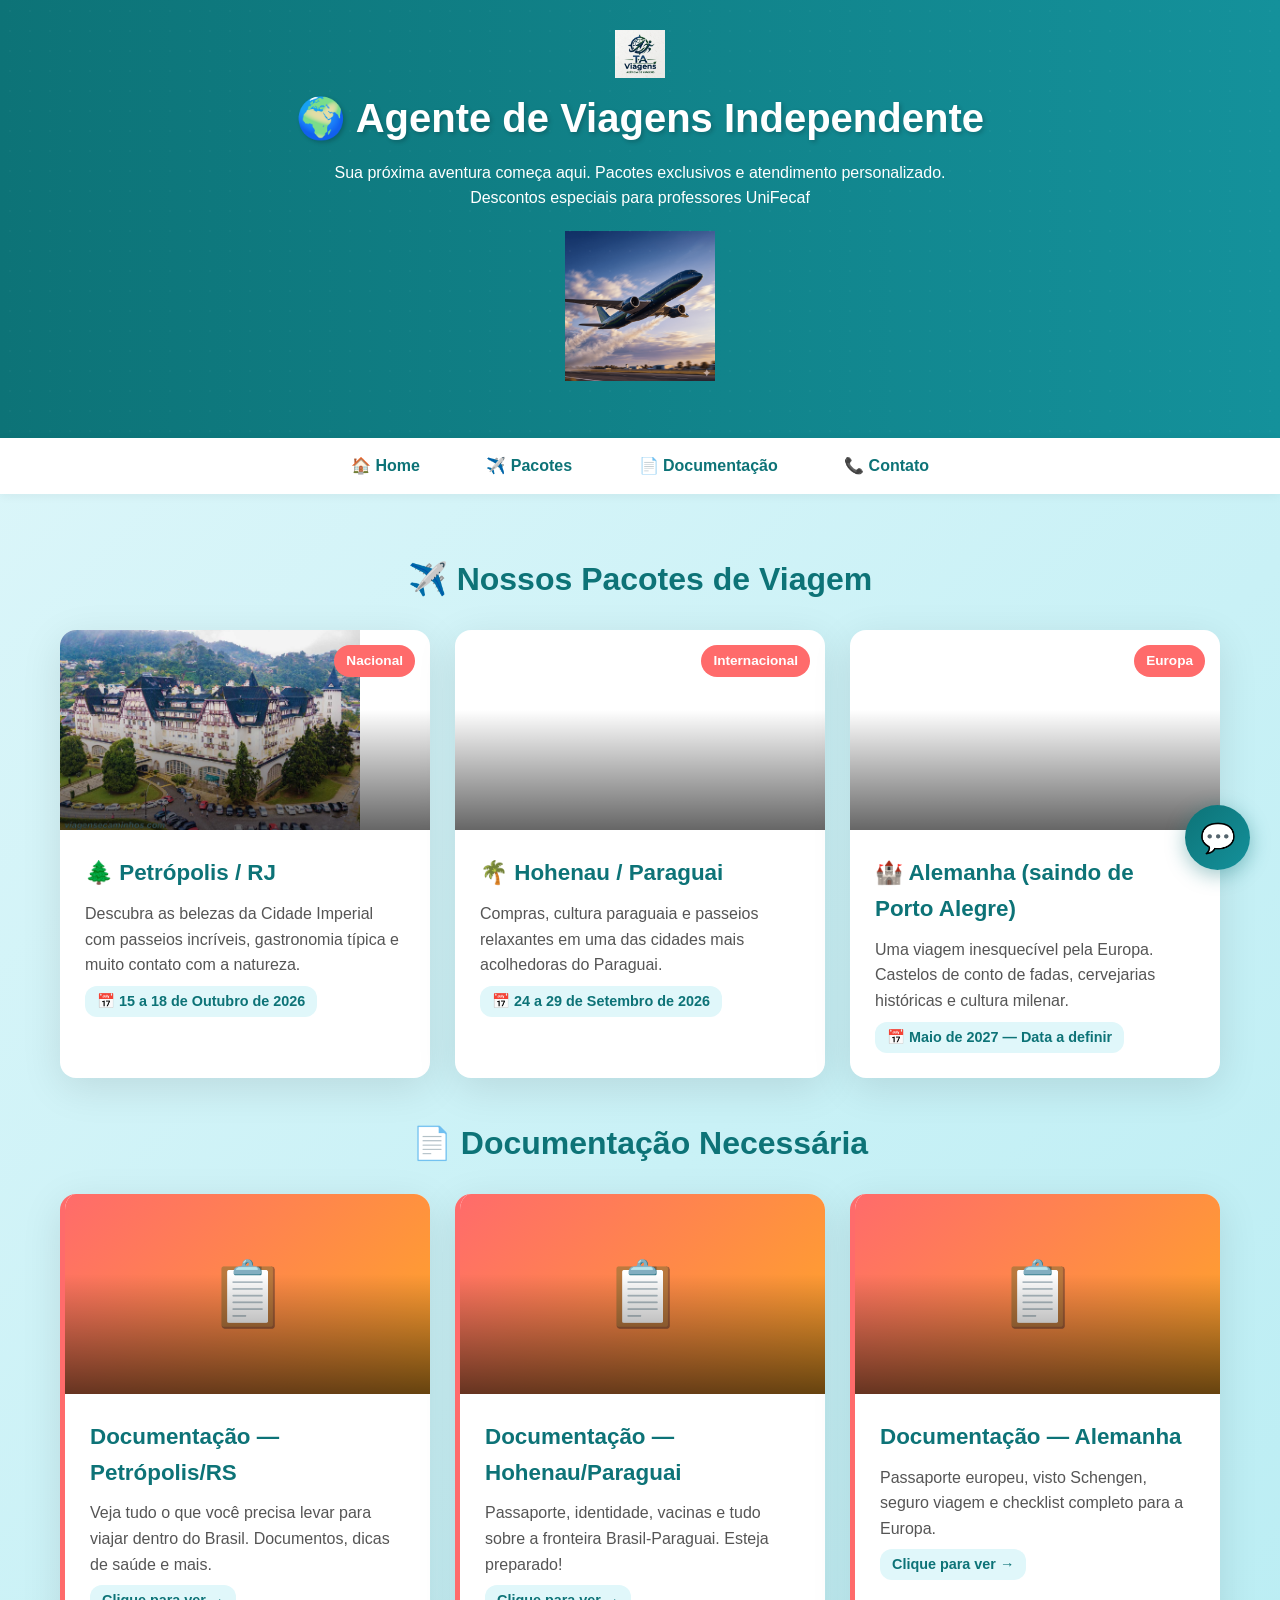
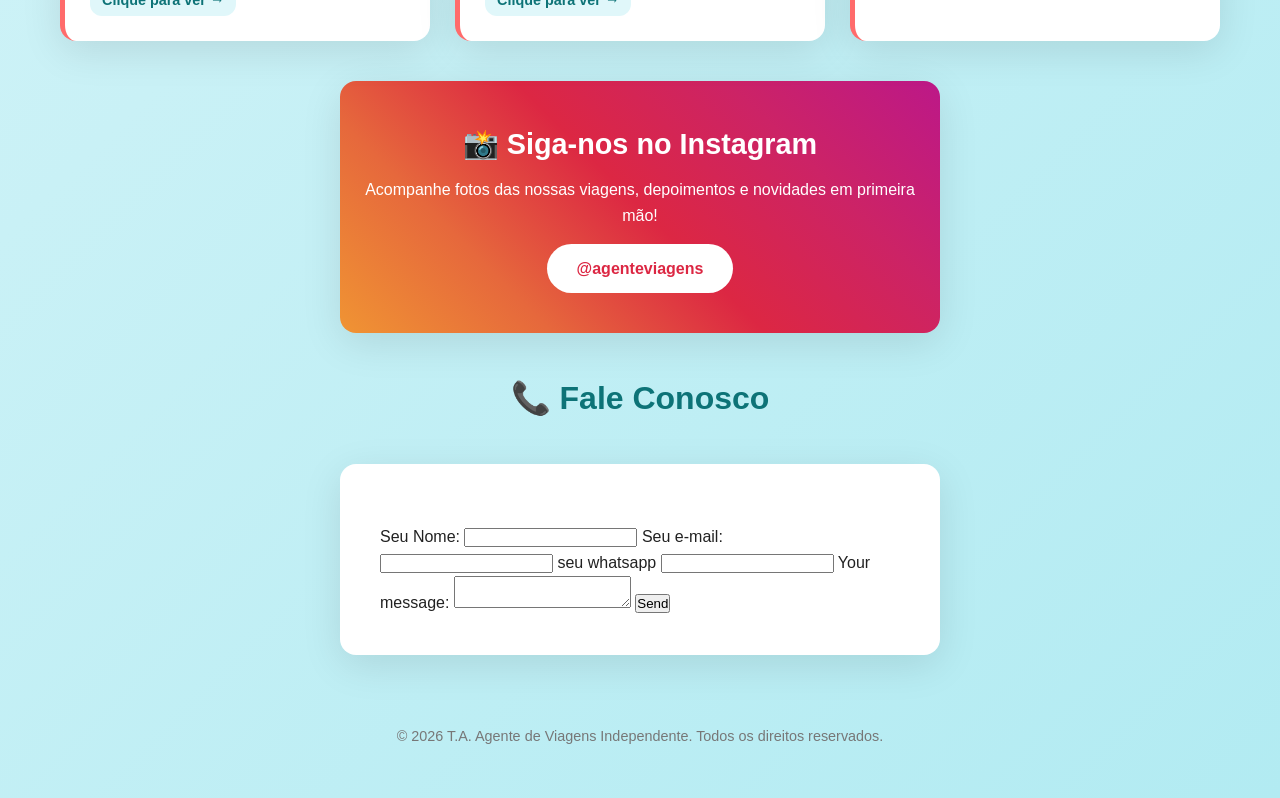
==== index.html @ ca3394b8 "Update index.html" ====
<!DOCTYPE html>
<html lang="pt-BR">
<head>
  <meta charset="UTF-8">
  <meta name="viewport" content="width=device-width, initial-scale=1.0">
  <title>T.A. Agente de viagens</title>
  <link rel="stylesheet" href="style.css">
</head>
<body>

  <header>
    <center><img src="T.A.Viagens.Logo.png" alt="Logo da Agência TA Viagens" width="50"></center> 
    <h1><center>🌍 Agente de Viagens Independente</center></h1>
    <p><center>Sua próxima aventura começa aqui. Pacotes exclusivos e atendimento personalizado.</center></p>
    <p><center>Descontos especiais para professores UniFecaf</center></p>
    
    <div class="container">
    
      <img src="T.A.Viagens.Aviao.png" alt="Aviao decolando com a T.A Viagens" width="150">
  </header>

  <nav>
    <a href="index.html">🏠 Home</a>
    <a href="#pacotes">✈️ Pacotes</a>
    <a href="#documentacao">📄 Documentação</a>
    <a href="#contato">📞 Contato</a>
  </nav>

  <div class="container">

    <!-- PACOTES DE VIAGEM -->
    <h2 class="section-title" id="pacotes">✈️ Nossos Pacotes de Viagem</h2>
    <div class="cards-grid">

      <a href="petropolis.html" class="card" target="_blank">
        <div class="card-img">
          <img src="palacio-quitandinha-petropolis-rj.jpg" alt="Palácio Quitandinha T.A. Viagens" width="300x200">
          <span class="card-badge">Nacional</span>
        </div>
        <div class="card-body">
          <h3>🌲 Petrópolis / RJ</h3>
          <p>Descubra as belezas da Cidade Imperial com passeios incríveis, gastronomia típica e muito contato com a natureza.</p>
          <span class="date">📅 15 a 18 de Outubro de 2026</span>
        </div>
      </a>

      <a href="hohenau.html" class="card" target="_blank">
        <div class="card-img" style="background-image src="Hohenaus.jpg" alt="Hohenau T.A. Viagens" width="300">
          <span class="card-badge">Internacional</span>
        </div>
        <div class="card-body">
          <h3>🌴 Hohenau / Paraguai</h3>
          <p>Compras, cultura paraguaia e passeios relaxantes em uma das cidades mais acolhedoras do Paraguai.</p>
          <span class="date">📅 24 a 29 de Setembro de 2026</span>
        </div>
      </a>

      <a href="alemanha.html" class="card" target="_blank">
        <div class="card-img" style="background-image: <img src="alemanha.jpg" alt="Alemanha T.A. Viagens" width="200">
          <span class="card-badge">Europa</span>
        </div>
        <div class="card-body">
          <h3>🏰 Alemanha (saindo de Porto Alegre)</h3>
          <p>Uma viagem inesquecível pela Europa. Castelos de conto de fadas, cervejarias históricas e cultura milenar.</p>
          <span class="date">📅 Maio de 2027 — Data a definir</span>
        </div>
      </a>

    </div>

    <!-- DOCUMENTAÇÃO -->
    <h2 class="section-title" id="documentacao">📄 Documentação Necessária</h2>
    <div class="cards-grid">

      <a href="docs-petropolis.html" class="card doc-card" target="_blank">
        <div class="card-img">📋</div>
        <div class="card-body">
          <h3>Documentação — Petrópolis/RS</h3>
          <p>Veja tudo o que você precisa levar para viajar dentro do Brasil. Documentos, dicas de saúde e mais.</p>
          <span class="date">Clique para ver →</span>
        </div>
      </a>

      <a href="docs-hohenau.html" class="card doc-card" target="_blank">
        <div class="card-img">📋</div>
        <div class="card-body">
          <h3>Documentação — Hohenau/Paraguai</h3>
          <p>Passaporte, identidade, vacinas e tudo sobre a fronteira Brasil-Paraguai. Esteja preparado!</p>
          <span class="date">Clique para ver →</span>
        </div>
      </a>

      <a href="docs-alemanha.html" class="card doc-card" target="_blank">
        <div class="card-img">📋</div>
        <div class="card-body">
          <h3>Documentação — Alemanha</h3>
          <p>Passaporte europeu, visto Schengen, seguro viagem e checklist completo para a Europa.</p>
          <span class="date">Clique para ver →</span>
        </div>
      </a>

    </div>

    <!-- INSTAGRAM -->
    <div class="instagram-section">
      <h2>📸 Siga-nos no Instagram</h2>
      <p>Acompanhe fotos das nossas viagens, depoimentos e novidades em primeira mão!</p>
      <a href="https://instagram.com/agostini_mp/" target="_blank">@agenteviagens</a>
    </div>

    <!-- FORMULÁRIO DE CONTATO -->
    <h2 class="section-title" id="contato">📞 Fale Conosco</h2>
    <div class="form-section">
      <form id="formContato" onsubmit="enviarContato(event)">
        <div class="form-group">
        </div>
<form
  action="https://formspree.io/f/xjglgndq"
  method="POST"
>
  <label>Seu Nome:
    <input type="nome" name="Nome">
</label>
     <label>
    Seu e-mail:
    <input type="email" name="email">
  </label>
 <label>
   seu whatsapp
   <input type="whatsapp" name="whatsapp">
 </label>
  <label>
    Your message:
    <textarea name="message"></textarea>
  </label>
  <button type="submit">Send</button>
</form>
    </div>
  <footer>
    <p>© 2026 T.A. Agente de Viagens Independente. Todos os direitos reservados.</p>
  </footer>

  <!-- CHAT DE IA -->
  <div class="chat-widget">
    <div class="chat-box" id="chatBox">
      <div class="chat-header">🤖 Assistente de Viagens</div>
      <div class="chat-messages" id="chatMessages"></div>
      <div class="chat-input-area">
        <input type="text" id="chatInput" placeholder="Pergunte sobre roteiro, valores, horários..." onkeypress="if(event.key==='Enter')enviarMensagem()">
        <button onclick="enviarMensagem()">➤</button>
      </div>
    </div>
    <button class="chat-btn" onclick="toggleChat()">💬</button>
  </div>

  <script>
    // Toggle Chat
    function toggleChat() {
      const box = document.getElementById('chatBox');
      box.classList.toggle('active');
      if (box.classList.contains('active') && document.getElementById('chatMessages').children.length === 0) {
        adicionarMensagem('bot', 'Olá! 👋 Sou seu assistente virtual de viagens. Posso te ajudar com:

• 🗺️ Roteiros das viagens
• 💰 Valores e formas de pagamento
• ⏰ Horários de saída e chegada
• 📝 Documentação necessária
• 🏨 Informações sobre hospedagem

Sobre qual viagem você tem dúvidas?');
      }
    }

    function adicionarMensagem(tipo, texto) {
      const div = document.createElement('div');
      div.className = 'message ' + tipo;
      div.innerText = texto;
      document.getElementById('chatMessages').appendChild(div);
      document.getElementById('chatMessages').scrollTop = document.getElementById('chatMessages').scrollHeight;
    }

    function enviarMensagem() {
      const input = document.getElementById('chatInput');
      const texto = input.value.trim();
      if (!texto) return;
      adicionarMensagem('user', texto);
      input.value = '';
      setTimeout(() => responderIA(texto), 600);
    }

    function responderIA(pergunta) {
      const p = pergunta.toLowerCase();
      let resposta = '';

      if (p.includes('petrópolis') || p.includes('petropolis') || p.includes('rs')) {
        if (p.includes('valor') || p.includes('preço') || p.includes('preco') || p.includes('custa') || p.includes('quanto')) {
          resposta = '💰 O pacote para Petrópolis/RS está em fase de fechamento de valores.

O investimento estimado é de R$ 1.890,00 por pessoa (em até 10x no cartão).

Inclui:
• 🚌 Transporte ida e volta
• 🏨 3 noites de hospedagem
• 🍽️ Café da manhã
• 🗺️ Passeios guiados

Entre em contato pelo formulário para garantir sua reserva com condições especiais!';
        } else if (p.includes('horário') || p.includes('horario') || p.includes('hora') || p.includes('sai') || p.includes('chega')) {
          resposta = '⏰ Horários previstos — Petrópolis/RS:

🚌 Saída de Porto Alegre: 15/10 às 07h00
🏨 Check-in hotel: 15/10 às 14h00
🏠 Retorno: 18/10 às 17h00
📍 Chegada em Porto Alegre: 18/10 às 21h00 (previsto)

*Horários podem sofrer pequenos ajustes. Você será informado com antecedência.';
        } else if (p.includes('roteiro') || p.includes('passeio') || p.includes('o que') || p.includes('faz')) {
          resposta = '🗺️ Roteiro — Petrópolis/RS (15 a 18/10/2026):

📅 Dia 15: Saída de POA → Chegada → Check-in → Jantar de boas-vindas
📅 Dia 16: Passeio pela Serra → Cachoeiras → Almoço típico → Tarde livre
📅 Dia 17: City tour Petrópolis → Museu → Vinícola → Jantar especial
📅 Dia 18: Café da manhã → Check-out → Parada em Gramado → Retorno a POA

Tem muita natureza, gastronomia e cultura gaúcha! 🌲';
        } else {
          resposta = '🌲 Petrópolis/RJ — 15 a 18 de Outubro de 2026

Uma viagem incrível pela Cidade Imperial! Saída de Porto Alegre, hospedagem inclusa, passeios guiados e muita natureza.

Pergunte-me sobre:
• 💰 Valores
• ⏰ Horários
• 🗺️ Roteiro completo';
        }
      }
      else if (p.includes('hohenau') || p.includes('paraguai')) {
        if (p.includes('valor') || p.includes('preço') || p.includes('preco') || p.includes('custa') || p.includes('quanto')) {
          resposta = '💰 O pacote para Hohenau/Paraguai está com condição especial!

Investimento: R$ 2.450,00 por pessoa (em até 12x no cartão).

Inclui:
• 🚌 Transporte ida e volta (POA → Hohenau)
• 🏨 5 noites de hospedagem
• 🍽️ Café da manhã
• 🛍️ Tour de compras
• 📶 Guia acompanhante bilíngue

*Valor sujeito à variação do câmbio. Garanta sua vaga!';
        } else if (p.includes('horário') || p.includes('horario') || p.includes('hora') || p.includes('sai') || p.includes('chega')) {
          resposta = '⏰ Horários previstos — Hohenau/Paraguai:

🚌 Saída de Porto Alegre: 24/09 às 06h00
🛂 Parada na fronteira (Ponte da Amizade): ~09h00
🏨 Check-in hotel: 24/09 às 15h00
🏠 Retorno: 29/09 às 08h00
📍 Chegada em Porto Alegre: 29/09 às 18h00 (previsto)

*Horários de fronteira podem variar conforme fila.';
        } else if (p.includes('roteiro') || p.includes('passeio') || p.includes('o que') || p.includes('faz') || p.includes('compra')) {
          resposta = '🗺️ Roteiro — Hohenau/Paraguai (24 a 29/09/2026):

📅 Dia 24: Saída POA → Fronteira → Check-in Hohenau → Jantar de boas-vindas
📅 Dia 25: Tour de compras em Ciudad del Este → Almoço → Tarde livre
📅 Dia 26: Visita a Hohenau histórica → Mercado municipal → Noite cultural
📅 Dia 27: Passeio opcional às Cataratas do Iguaçu (lado Paraguai/Argentina)
📅 Dia 28: Dia livre para compras → Jantar de despedida
📅 Dia 29: Café da manhã → Check-out → Retorno a POA

Ótimo para compras e cultura paraguaia! 🌴';
        } else {
          resposta = '🌴 Hohenau/Paraguai — 24 a 29 de Setembro de 2026

Uma experiência única no Paraguai! Compras, cultura e gastronomia. Saída de Porto Alegre com guia acompanhante.

Pergunte-me sobre:
• 💰 Valores
• ⏰ Horários
• 🗺️ Roteiro completo
• 📋 Documentação';
        }
      }
      else if (p.includes('alemanha') || p.includes('europa') || p.includes('germany')) {
        if (p.includes('valor') || p.includes('preço') || p.includes('preco') || p.includes('custa') || p.includes('quanto')) {
          resposta = '💰 O pacote para a Alemanha ainda está em fase de cotação.

Investimento estimado: € 2.800,00 (aprox. R$ 16.000,00*) por pessoa.

Inclui:
• ✈️ Passagem aérea POA → Frankfurt (com escalas)
• 🏨 10 noites de hospedagem
• 🍽️ Café da manhã diário
• 🚆 Passes de trem (Germany Rail Pass)
• 🗺️ Passeios guiados em Munique, Berlim e Rothenburg
• 🍺 Tour cervejeira em Munique

*Valor estimado. Cotação final será divulgada assim que a data for confirmada (maio/2027). Entre na lista de interessados!';
        } else if (p.includes('data') || p.includes('quando') || p.includes('maio')) {
          resposta = '📅 A viagem para a Alemanha está programada para maio de 2027.

A data exata ainda será definida conforme:
• Melhores tarifas aéreas
• Disponibilidade do grupo
• Eventos locais na Alemanha

📌 Previsão: entre 10 e 20 de maio de 2027

Deixe seu contato no formulário que avisamos assim que a data for confirmada!';
        } else if (p.includes('roteiro') || p.includes('passeio') || p.includes('o que') || p.includes('faz') || p.includes('cidade')) {
          resposta = '🗺️ Roteiro previsto — Alemanha (maio/2027):

✈️ Saída de Porto Alegre → Chegada em Frankfurt

📍 Frankfurt (2 noites): City tour, Römerberg, Museu Städel
📍 Rothenburg ob der Tauber (1 noite): Cidade medieval, Muralhas, Natal o ano todo
📍 Munique (3 noites): Marienplatz, Castelo Neuschwanstein, Tour cervejeira, BMW Museum
📍 Berlim (3 noites): Muro de Berlim, Portão de Brandemburgo, Museu do Holocausto, East Side Gallery
📍 Dresden (1 noite): Centro histórico, Ópera Semper

✈️ Retorno: Dresden → Frankfurt → POA

Uma imersão completa na cultura alemã! 🏰';
        } else {
          resposta = '🏰 Alemanha — Maio de 2027 (saindo de Porto Alegre)

Uma viagem de sonho pela Europa! Frankfurt, Munique, Berlim, Rothenburg e muito mais. Passagem, hospedagem, passeios e guia inclusos.

Pergunte-me sobre:
• 💰 Valores estimados
• 📅 Data prevista
• 🗺️ Roteiro completo
• 📋 Documentação necessária';
        }
      }
      else if (p.includes('documento') || p.includes('documentação') || p.includes('passaporte') || p.includes('identidade') || p.includes('rg') || p.includes('cpf')) {
        resposta = '📋 Documentação por viagem:

🇧🇷 Petrópolis/RS (Nacional):
→ RG com foto válido ou CNH
→ CPF
→ Comprovante de residência

🇵🇾 Hohenau/Paraguai (Fronteira):
→ RG válido (novo modelo com chip) OU Passaporte
→ CPF
→ Comprovante de vacinação (se solicitado na fronteira)

🇩🇪 Alemanha (Europa/Schengen):
→ Passaporte válido (mínimo 6 meses de validade)
→ Visto Schengen (se aplicável)
→ Seguro viagem obrigatório (mínimo €30.000 cobertura)
→ Comprovante de hospedagem e passagem de volta

Clique nos banners de documentação na home para mais detalhes!';
      }
      else if (p.includes('pagamento') || p.includes('parcela') || p.includes('cartão') || p.includes('pix') || p.includes('boleto')) {
        resposta = '💳 Formas de pagamento:

• 💳 Cartão de crédito (até 12x)
• 💠 PIX (à vista com 5% de desconto)
• 📄 Boleto bancário (até 3x)
• 🏦 Transferência bancária

📌 Para reservar, é necessário sinal de 30% do valor total. O restante pode ser parcelado até a data da viagem.

Entre em contato pelo formulário para receber o link de pagamento!';
      }
      else if (p.includes('oi') || p.includes('olá') || p.includes('ola') || p.includes('hey') || p.includes('eai') || p.includes('eae')) {
        resposta = 'Olá! 👋 Bem-vindo! Sou o assistente virtual do Agente de Viagens.

Posso te ajudar com informações sobre nossos pacotes:
• 🌲 Petrópolis/RS (Out/2026)
• 🌴 Hohenau/Paraguai (Set/2026)
• 🏰 Alemanha (Mai/2027)

Sobre qual viagem você gostaria de saber mais? Ou prefere falar sobre valores, roteiro, horários ou documentação?';
      }
      else if (p.includes('contato') || p.includes('telefone') || p.includes('whatsapp') || p.includes('email') || p.includes('falar')) {
        resposta = '📞 Entre em contato conosco:

• 📱 WhatsApp: (51) 98904-2893
• 📧 E-mail: tiagoagosttinni@gmail.com
• 📋 Formulário: preencha na seção "Fale Conosco" aqui no site
• 📸 Instagram: @agostini_mp

Respondemos em até 24h úteis. Para reservas urgentes, chame no WhatsApp!';
      }
      else if (p.includes('hospedagem') || p.includes('hotel') || p.includes('pousada')) {
        resposta = '🏨 Sobre hospedagem:

🌲 Petrópolis/RS: Hotel 3 estrelas no centro, com café da manhã incluso. Quartos duplos e triplos.

🌴 Hohenau/Paraguai: Hotel confortável próximo ao centro comercial, com Wi-Fi e café da manhã.

🏰 Alemanha: Hotéis 3-4 estrelas em cada cidade (Frankfurt, Munique, Berlim), todos com café da manhã continental.

*Possibilidade de upgrade de quarto mediante taxa extra.';
      }
      else {
        resposta = 'Hmm, não tenho certeza se entendi bem. 🤔

Posso te ajudar com:
• 🗺️ Roteiros das viagens
• 💰 Valores e pagamento
• ⏰ Horários de saída e chegada
• 📋 Documentação necessária
• 🏨 Informações sobre hospedagem

Sobre qual desses assuntos você gostaria de falar? Ou me diga o nome da viagem (Petrópolis, Hohenau ou Alemanha)!';
      }

      adicionarMensagem('bot', resposta);
    }

    // Formulário de contato
    function enviarContato(e) {
      e.preventDefault();
      const nome = document.getElementById('nome').value;
      alert('✅ Obrigado, ' + nome + '! Sua mensagem foi enviada com sucesso. Entraremos em contato em até 24h!');
      document.getElementById('formContato').reset();
    }
  </script>

</body>
</html>
---- style.css ----
:root {
  --primary: #0d7377;
  --secondary: #14919b;
  --accent: #ff6b6b;
  --dark: #212121;
  --light: #f8f9fa;
  --white: #ffffff;
  --shadow: 0 10px 40px rgba(0,0,0,0.1);
  --radius: 16px;
}

* { margin: 0; padding: 0; box-sizing: border-box; }

body {
  font-family: 'Segoe UI', Tahoma, Geneva, Verdana, sans-serif;
  background: linear-gradient(135deg, #e0f7fa 0%, #b2ebf2 100%);
  color: var(--dark);
  line-height: 1.6;
  min-height: 100vh;
}

.container { max-width: 1200px; margin: 0 auto; padding: 20px; }

/* Header */
header {
  background: linear-gradient(90deg, var(--primary), var(--secondary));
  color: var(--white);
  padding: 30px 20px;
  text-align: center;
  box-shadow: var(--shadow);
  position: relative;
  overflow: hidden;
}

header::before {
  content: '';
  position: absolute;
  top: -50%; left: -50%;
  width: 200%; height: 200%;
  background: radial-gradient(circle, rgba(255,255,255,0.1) 1px, transparent 1px);
  background-size: 20px 20px;
  opacity: 0.3;
}

header h1 {
  font-size: 2.5rem;
  margin-bottom: 10px;
  position: relative;
  text-shadow: 2px 2px 4px rgba(0,0,0,0.2);
}

header p { font-size: 1.1rem; opacity: 0.95; position: relative; }

/* Navegação */
nav {
  background: var(--white);
  padding: 15px;
  text-align: center;
  box-shadow: 0 2px 10px rgba(0,0,0,0.05);
  position: sticky;
  top: 0;
  z-index: 100;
}

nav a {
  color: var(--primary);
  text-decoration: none;
  margin: 0 15px;
  font-weight: 600;
  padding: 8px 16px;
  border-radius: 20px;
  transition: all 0.3s;
}

nav a:hover {
  background: var(--primary);
  color: var(--white);
}

/* Cards / Banners */
.section-title {
  text-align: center;
  font-size: 2rem;
  color: var(--primary);
  margin: 40px 0 25px;
}

.cards-grid {
  display: grid;
  grid-template-columns: repeat(auto-fit, minmax(320px, 1fr));
  gap: 25px;
  margin-bottom: 40px;
}

.card {
  background: var(--white);
  border-radius: var(--radius);
  overflow: hidden;
  box-shadow: var(--shadow);
  transition: transform 0.3s, box-shadow 0.3s;
  cursor: pointer;
  text-decoration: none;
  color: inherit;
  display: block;
}

.card:hover {
  transform: translateY(-8px);
  box-shadow: 0 20px 50px rgba(0,0,0,0.15);
}

.card-img {
  height: 200px;
  background-size: cover;
  background-position: center;
  position: relative;
}

.card-img::after {
  content: '';
  position: absolute;
  bottom: 0; left: 0; right: 0;
  height: 60%;
  background: linear-gradient(to top, rgba(0,0,0,0.6), transparent);
}

.card-badge {
  position: absolute;
  top: 15px; right: 15px;
  background: var(--accent);
  color: white;
  padding: 5px 12px;
  border-radius: 20px;
  font-size: 0.85rem;
  font-weight: bold;
  z-index: 2;
}

.card-body { padding: 25px; }

.card-body h3 {
  color: var(--primary);
  font-size: 1.4rem;
  margin-bottom: 10px;
}

.card-body p { color: #555; margin-bottom: 8px; }

.card-body .date {
  display: inline-block;
  background: #e0f7fa;
  color: var(--primary);
  padding: 4px 12px;
  border-radius: 12px;
  font-size: 0.9rem;
  font-weight: 600;
}

/* Documentação Cards */
.doc-card {
  border-left: 5px solid var(--accent);
}

.doc-card .card-img {
  background: linear-gradient(135deg, #ff6b6b, #ffa726);
  display: flex;
  align-items: center;
  justify-content: center;
  font-size: 4rem;
  color: white;
}

/* Instagram Section */
.instagram-section {
  text-align: center;
  padding: 40px 20px;
  background: linear-gradient(45deg, #f09433, #e6683c, #dc2743, #cc2366, #bc1888);
  color: white;
  border-radius: var(--radius);
  margin: 40px auto;
  max-width: 600px;
  box-shadow: var(--shadow);
}

.instagram-section h2 { font-size: 1.8rem; margin-bottom: 10px; }

.instagram-section a {
  display: inline-block;
  background: white;
  color: #dc2743;
  padding: 12px 30px;
  border-radius: 30px;
  text-decoration: none;
  font-weight: bold;
  margin-top: 15px;
  transition: transform 0.3s;
}

.instagram-section a:hover { transform: scale(1.05); }

/* Formulário */
.form-section {
  background: var(--white);
  padding: 40px;
  border-radius: var(--radius);
  box-shadow: var(--shadow);
  max-width: 600px;
  margin: 40px auto;
}

.form-group { margin-bottom: 20px; }

.form-group label {
  display: block;
  margin-bottom: 8px;
  font-weight: 600;
  color: var(--primary);
}

.form-group input,
.form-group textarea,
.form-group select {
  width: 100%;
  padding: 12px 15px;
  border: 2px solid #e0e0e0;
  border-radius: 10px;
  font-size: 1rem;
  transition: border-color 0.3s;
}

.form-group input:focus,
.form-group textarea:focus,
.form-group select:focus {
  outline: none;
  border-color: var(--primary);
}

.btn {
  background: linear-gradient(90deg, var(--primary), var(--secondary));
  color: white;
  border: none;
  padding: 14px 35px;
  border-radius: 30px;
  font-size: 1rem;
  font-weight: bold;
  cursor: pointer;
  transition: transform 0.3s, box-shadow 0.3s;
}

.btn:hover {
  transform: translateY(-2px);
  box-shadow: 0 8px 25px rgba(13,115,119,0.4);
}

/* Chat IA */
.chat-widget {
  position: fixed;
  bottom: 30px;
  right: 30px;
  z-index: 1000;
}

.chat-btn {
  width: 65px;
  height: 65px;
  border-radius: 50%;
  background: linear-gradient(135deg, var(--primary), var(--secondary));
  color: white;
  border: none;
  font-size: 1.8rem;
  cursor: pointer;
  box-shadow: 0 5px 20px rgba(13,115,119,0.4);
  transition: transform 0.3s;
}

.chat-btn:hover { transform: scale(1.1); }

.chat-box {
  position: absolute;
  bottom: 80px;
  right: 0;
  width: 360px;
  max-height: 500px;
  background: white;
  border-radius: var(--radius);
  box-shadow: 0 10px 40px rgba(0,0,0,0.2);
  display: none;
  flex-direction: column;
  overflow: hidden;
}

.chat-box.active { display: flex; }

.chat-header {
  background: linear-gradient(90deg, var(--primary), var(--secondary));
  color: white;
  padding: 15px 20px;
  font-weight: bold;
}

.chat-messages {
  flex: 1;
  padding: 15px;
  overflow-y: auto;
  max-height: 350px;
}

.message {
  margin-bottom: 12px;
  padding: 10px 14px;
  border-radius: 14px;
  max-width: 85%;
  font-size: 0.95rem;
  line-height: 1.4;
}

.message.bot {
  background: #e0f7fa;
  color: var(--dark);
  align-self: flex-start;
  border-bottom-left-radius: 4px;
}

.message.user {
  background: var(--primary);
  color: white;
  align-self: flex-end;
  margin-left: auto;
  border-bottom-right-radius: 4px;
}

.chat-input-area {
  display: flex;
  padding: 12px;
  border-top: 1px solid #eee;
  gap: 8px;
}

.chat-input-area input {
  flex: 1;
  padding: 10px 14px;
  border: 2px solid #e0e0e0;
  border-radius: 20px;
  font-size: 0.95rem;
}

.chat-input-area input:focus { outline: none; border-color: var(--primary); }

.chat-input-area button {
  background: var(--primary);
  color: white;
  border: none;
  width: 40px;
  height: 40px;
  border-radius: 50%;
  cursor: pointer;
  font-size: 1.1rem;
}

/* Páginas de detalhes */
.detail-hero {
  height: 350px;
  background-size: cover;
  background-position: center;
  display: flex;
  align-items: flex-end;
  padding: 40px;
  position: relative;
}

.detail-hero::after {
  content: '';
  position: absolute;
  top: 0; left: 0; right: 0; bottom: 0;
  background: linear-gradient(to top, rgba(0,0,0,0.7), transparent);
}

.detail-hero h1 {
  color: white;
  font-size: 2.5rem;
  position: relative;
  z-index: 1;
  text-shadow: 2px 2px 8px rgba(0,0,0,0.5);
}

.detail-content {
  background: white;
  padding: 40px;
  border-radius: var(--radius);
  margin: -40px auto 40px;
  max-width: 900px;
  box-shadow: var(--shadow);
  position: relative;
  z-index: 2;
}

.detail-content h2 {
  color: var(--primary);
  margin: 25px 0 15px;
  font-size: 1.5rem;
}

.detail-content ul {
  margin-left: 25px;
  margin-bottom: 15px;
}

.detail-content li { margin-bottom: 8px; }

.price-tag {
  display: inline-block;
  background: var(--accent);
  color: white;
  padding: 10px 25px;
  border-radius: 25px;
  font-size: 1.3rem;
  font-weight: bold;
  margin: 15px 0;
}

/* Documentação */
.doc-list {
  list-style: none;
  margin-left: 0 !important;
}

.doc-list li {
  background: #f8f9fa;
  padding: 15px 20px;
  border-radius: 10px;
  margin-bottom: 10px;
  border-left: 4px solid var(--secondary);
  display: flex;
  align-items: center;
  gap: 12px;
}

.doc-list li::before {
  content: '📋';
  font-size: 1.3rem;
}

/* Footer */
footer {
  text-align: center;
  padding: 30px;
  color: #777;
  font-size: 0.9rem;
}

/* Responsivo */
@media (max-width: 600px) {
  header h1 { font-size: 1.8rem; }
  .chat-box { width: 90vw; right: -10px; }
  .detail-hero h1 { font-size: 1.8rem; }
  .cards-grid { grid-template-columns: 1fr; }
}
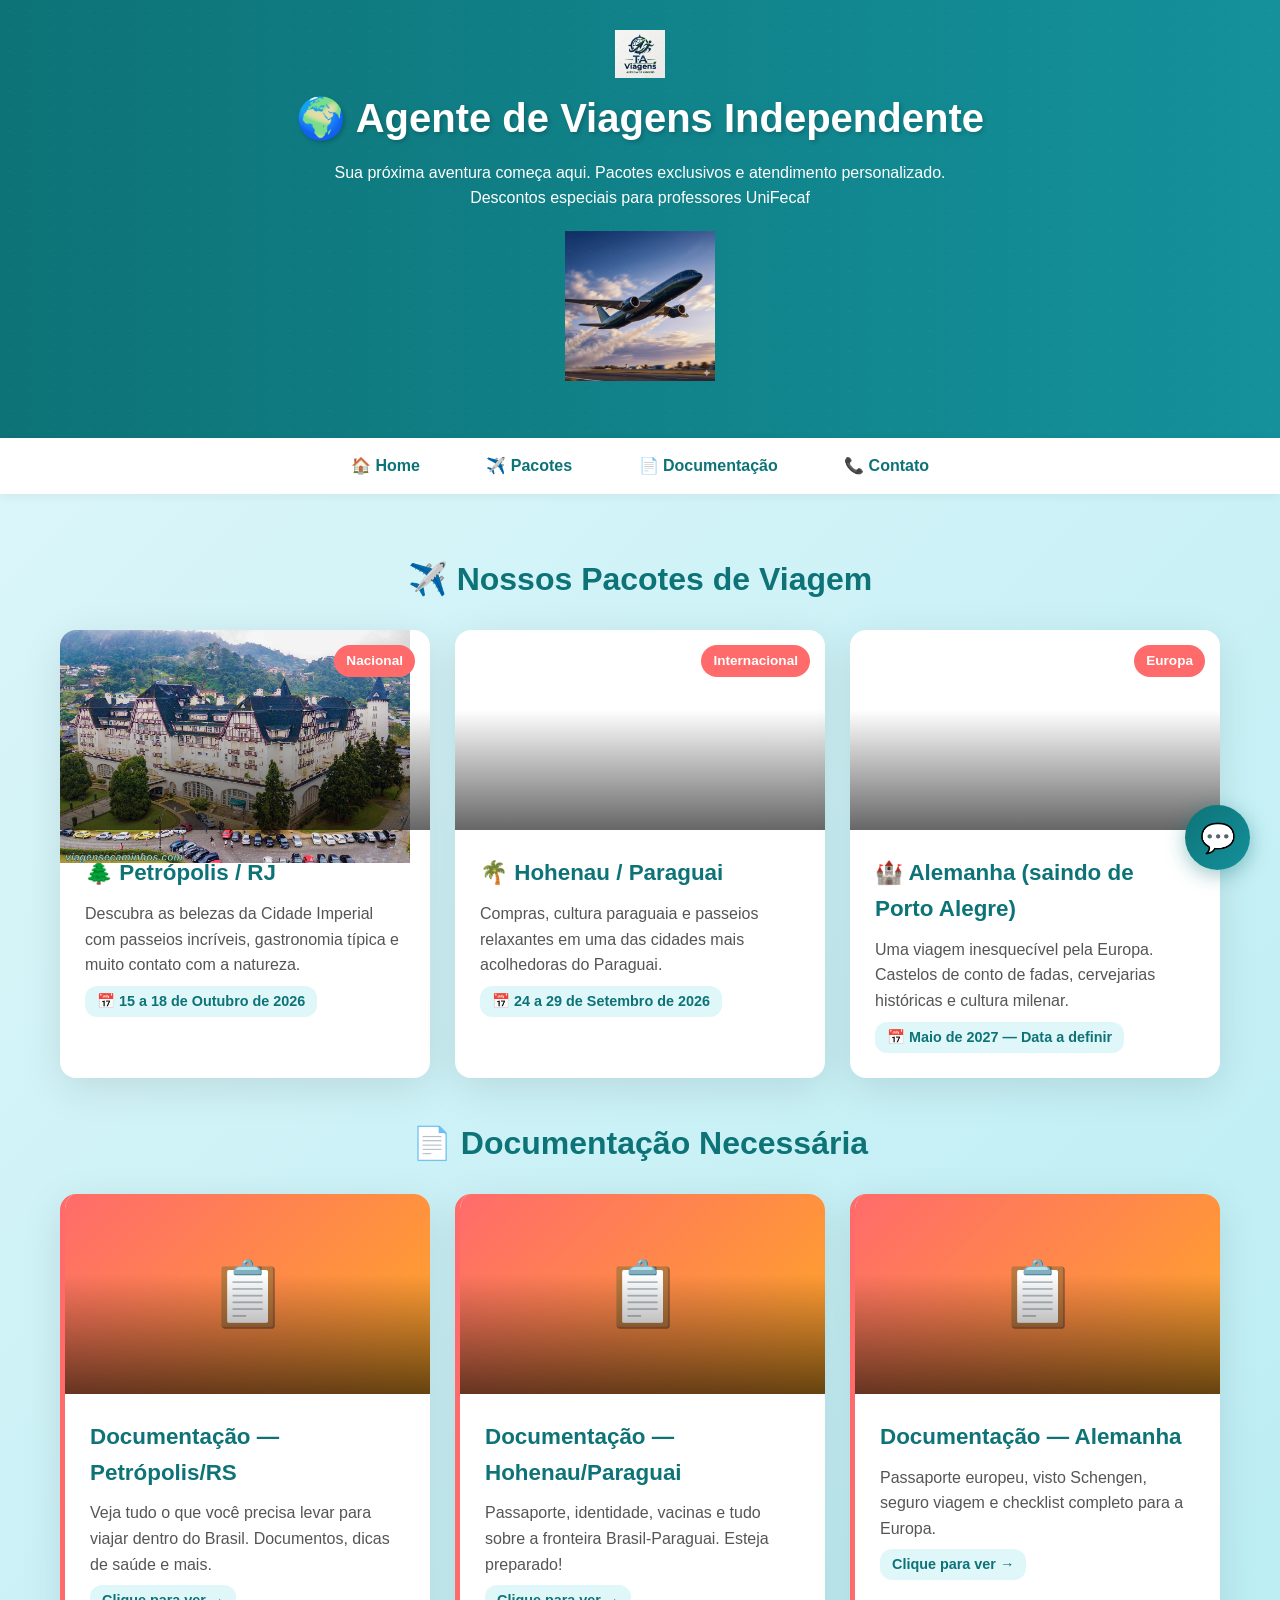
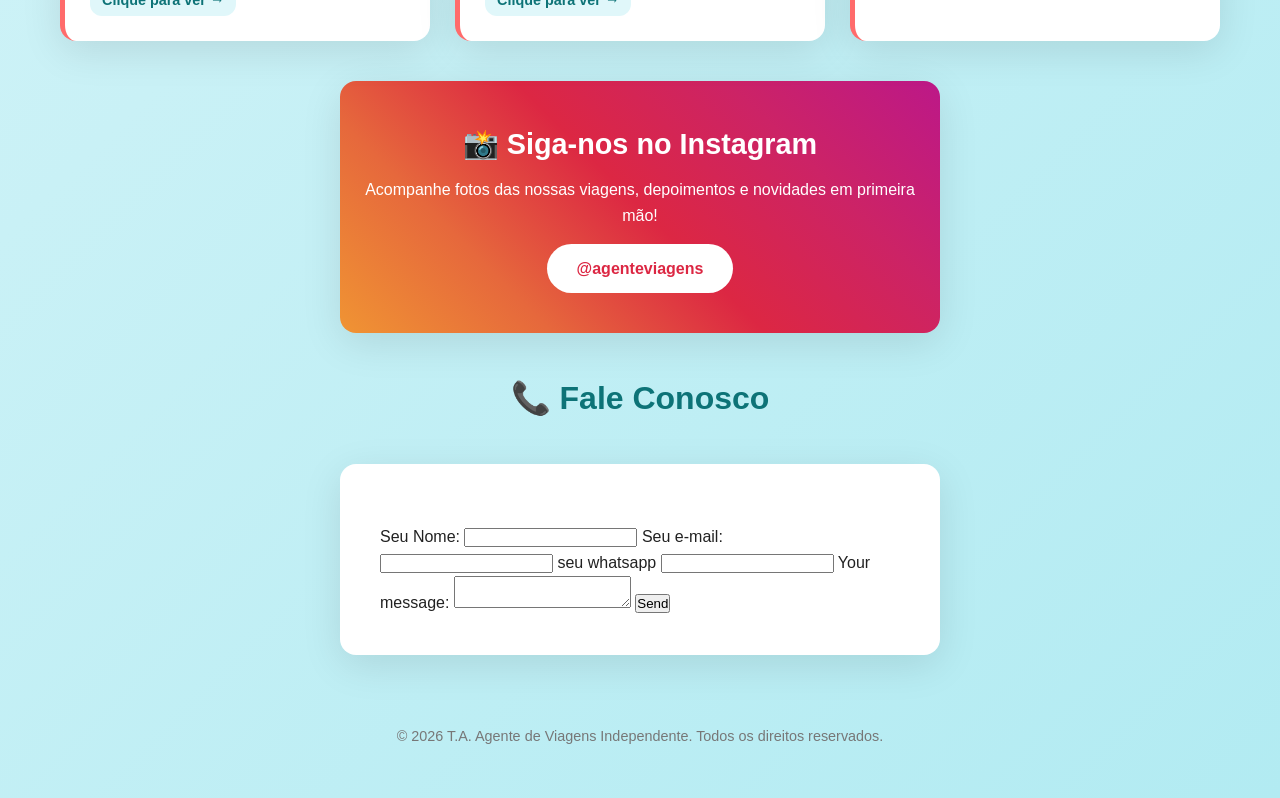
==== commit 1a971566: "Update index.html" ====
--- a/index.html
+++ b/index.html
@@ -34,7 +34,7 @@
 
       <a href="petropolis.html" class="card" target="_blank">
         <div class="card-img">
-          <img src="palacio-quitandinha-petropolis-rj.jpg" alt="Palácio Quitandinha T.A. Viagens" width="300x200">
+          <img src="palacio-quitandinha-petropolis-rj.jpg" alt="Palácio Quitandinha T.A. Viagens" width="350x200">
           <span class="card-badge">Nacional</span>
         </div>
         <div class="card-body">
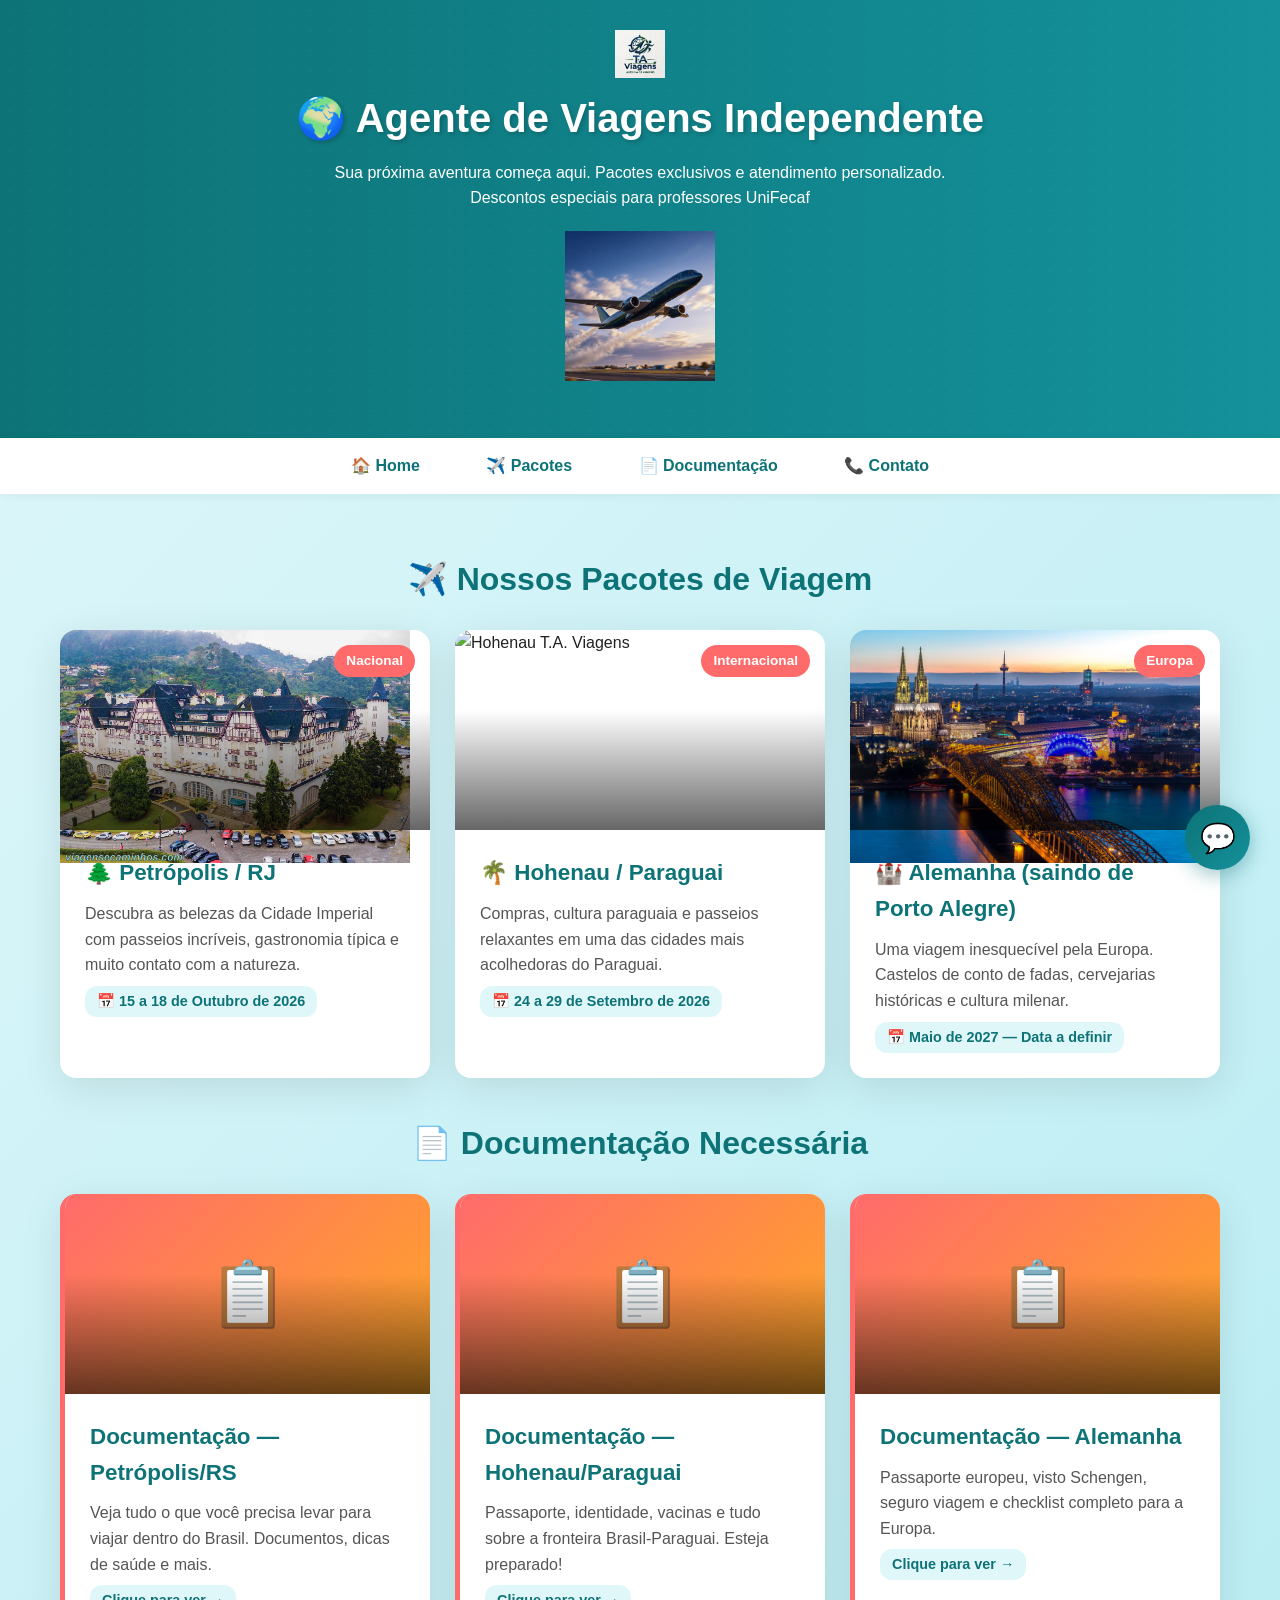
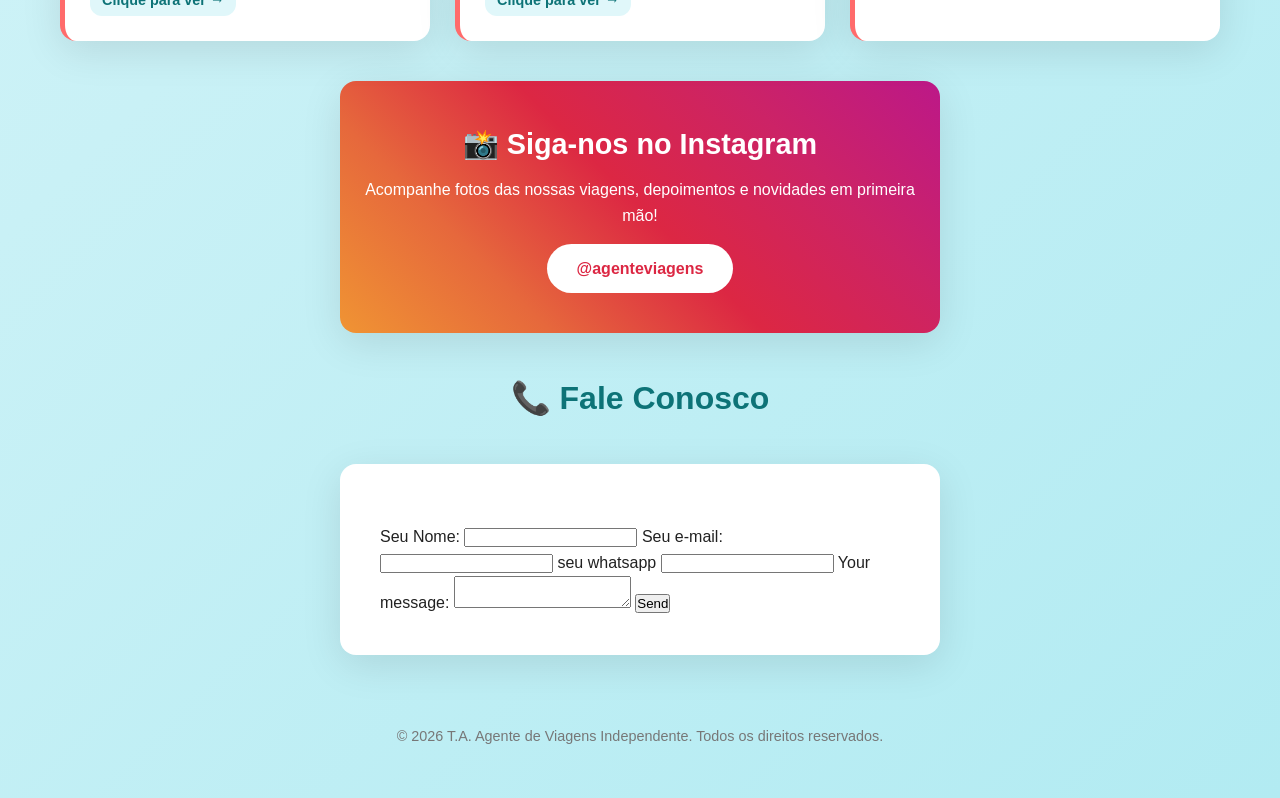
==== commit c08541e1: "Update index.html" ====
--- a/index.html
+++ b/index.html
@@ -45,7 +45,9 @@
       </a>
 
       <a href="hohenau.html" class="card" target="_blank">
-        <div class="card-img" style="background-image src="Hohenaus.jpg" alt="Hohenau T.A. Viagens" width="300">
+        <div class="card-img">
+          
+          <img src="Hohenaus.jpg" alt="Hohenau T.A. Viagens" width="350x200">
           <span class="card-badge">Internacional</span>
         </div>
         <div class="card-body">
@@ -56,7 +58,9 @@
       </a>
 
       <a href="alemanha.html" class="card" target="_blank">
-        <div class="card-img" style="background-image: <img src="alemanha.jpg" alt="Alemanha T.A. Viagens" width="200">
+        <div class="card-img"> 
+          
+          <img src="alemanha.jpg" alt="Alemanha T.A.Viagens" width="350x200">
           <span class="card-badge">Europa</span>
         </div>
         <div class="card-body">
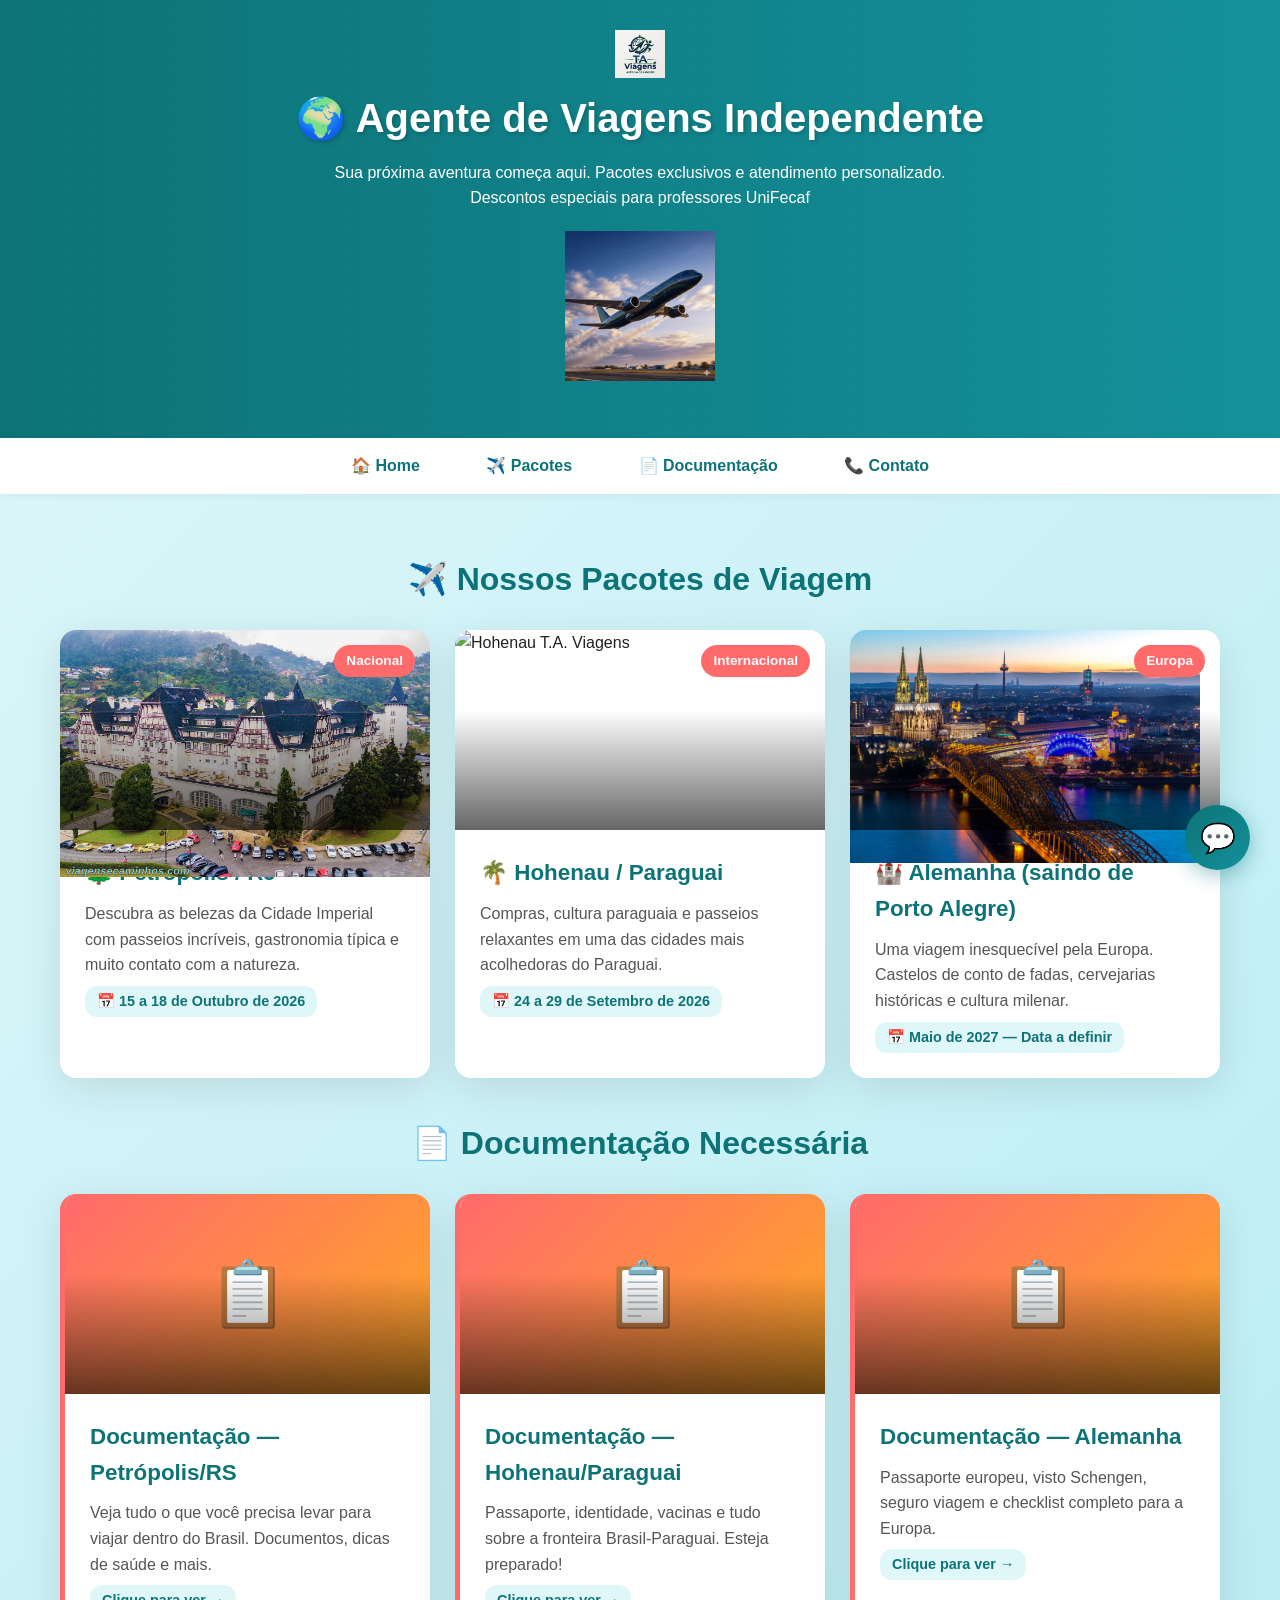
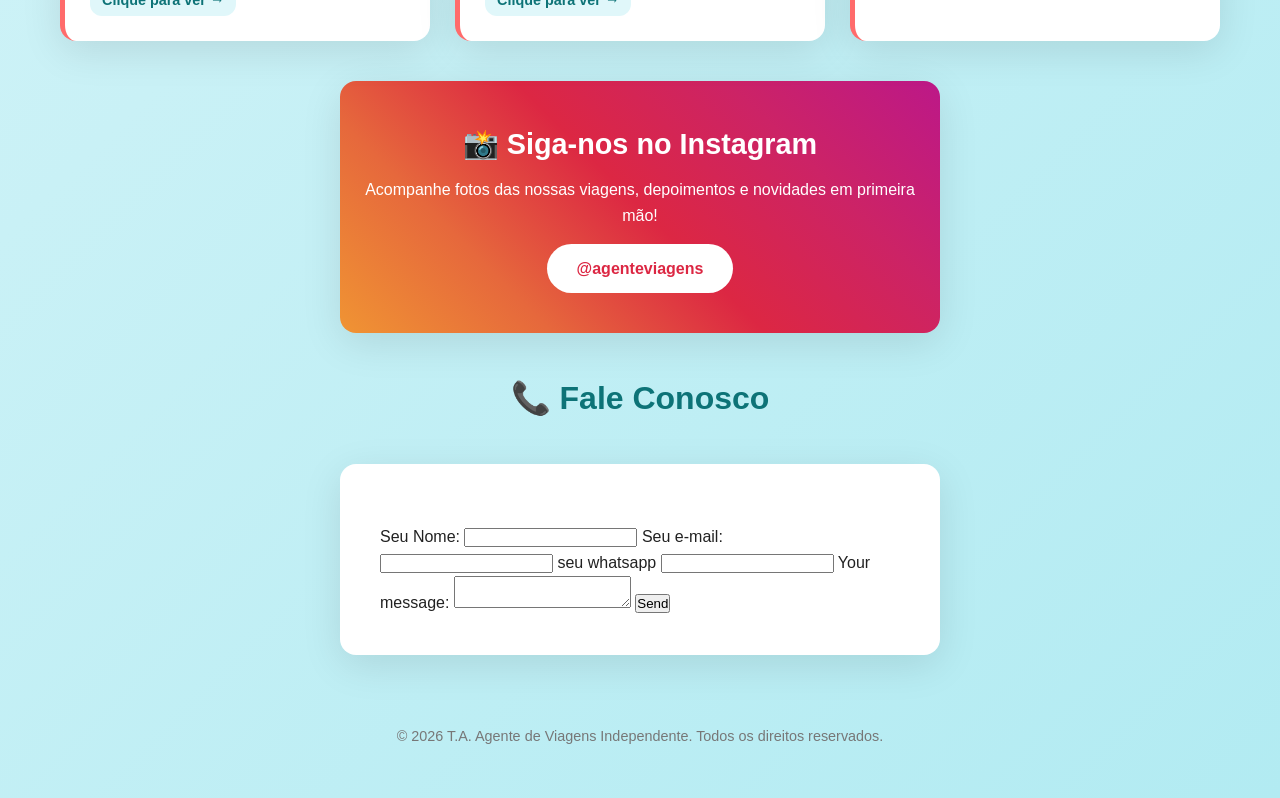
==== commit 52d114f2: "Update index.html" ====
--- a/index.html
+++ b/index.html
@@ -34,7 +34,7 @@
 
       <a href="petropolis.html" class="card" target="_blank">
         <div class="card-img">
-          <img src="palacio-quitandinha-petropolis-rj.jpg" alt="Palácio Quitandinha T.A. Viagens" width="350x200">
+          <img src="palacio-quitandinha-petropolis-rj.jpg" alt="Palácio Quitandinha T.A. Viagens" width="370x100">
           <span class="card-badge">Nacional</span>
         </div>
         <div class="card-body">
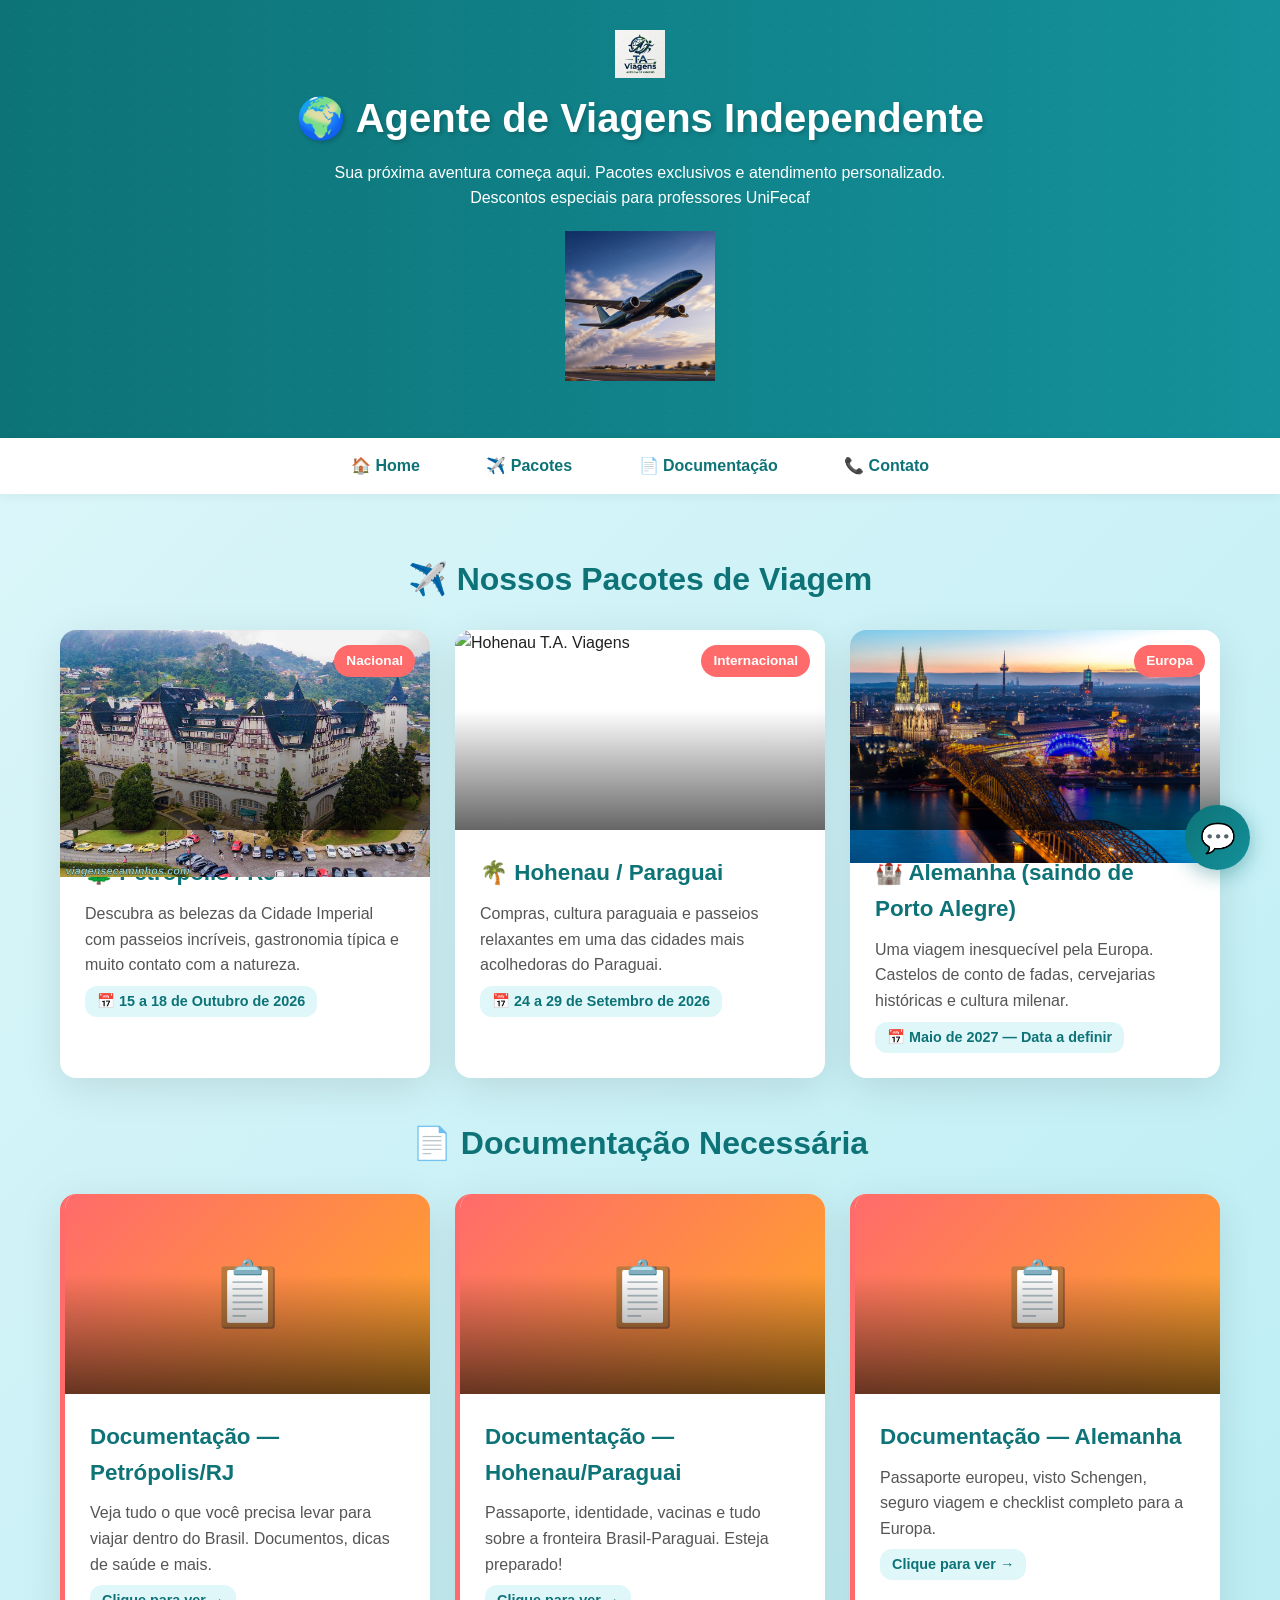
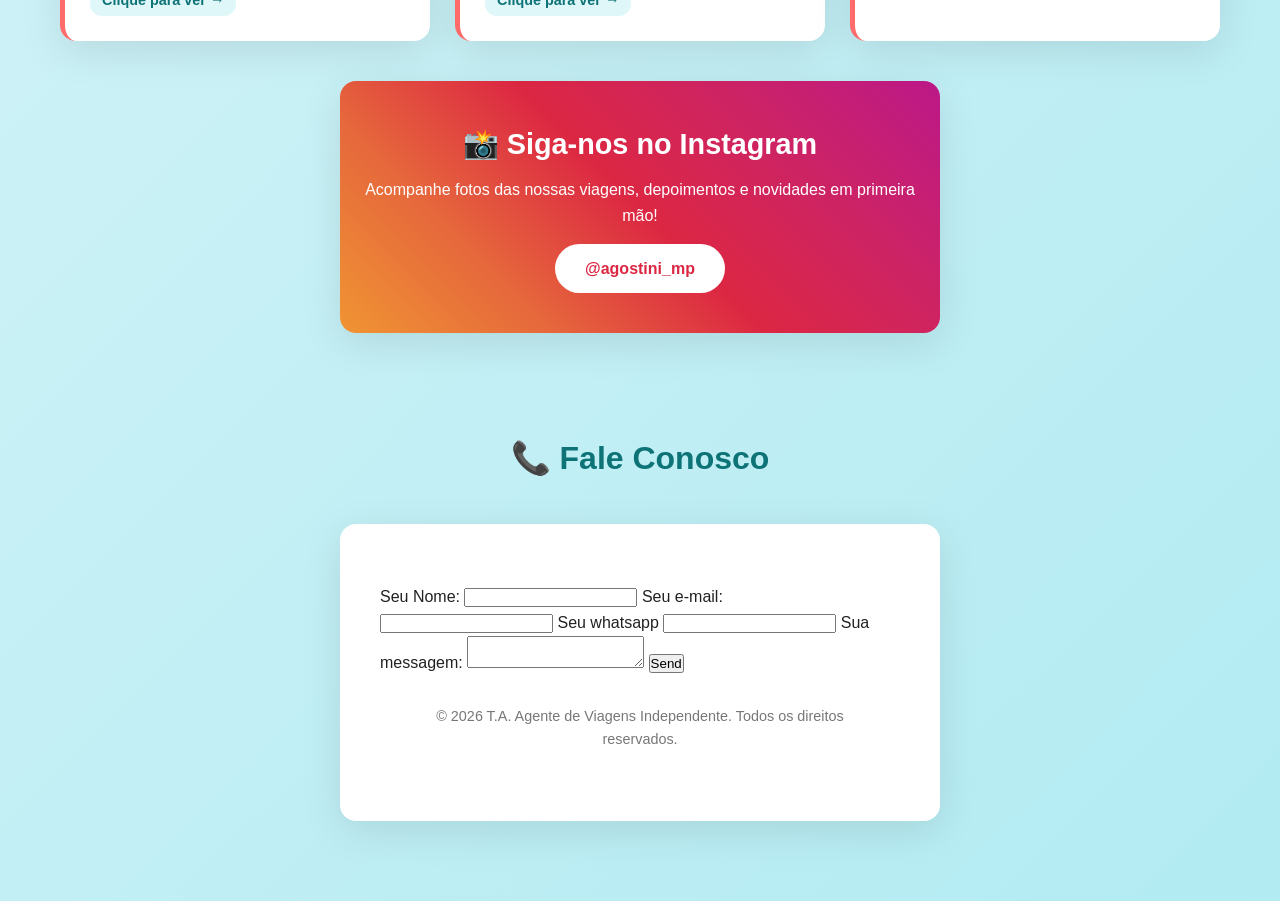
==== commit a871c53f: "Update index.html" ====
--- a/index.html
+++ b/index.html
@@ -79,7 +79,7 @@
       <a href="docs-petropolis.html" class="card doc-card" target="_blank">
         <div class="card-img">📋</div>
         <div class="card-body">
-          <h3>Documentação — Petrópolis/RS</h3>
+          <h3>Documentação — Petrópolis/RJ</h3>
           <p>Veja tudo o que você precisa levar para viajar dentro do Brasil. Documentos, dicas de saúde e mais.</p>
           <span class="date">Clique para ver →</span>
         </div>
@@ -109,37 +109,44 @@
     <div class="instagram-section">
       <h2>📸 Siga-nos no Instagram</h2>
       <p>Acompanhe fotos das nossas viagens, depoimentos e novidades em primeira mão!</p>
-      <a href="https://instagram.com/agostini_mp/" target="_blank">@agenteviagens</a>
+      <a href="https://instagram.com/agostini_mp/" target="_blank">@agostini_mp</a>
     </div>
 
     <!-- FORMULÁRIO DE CONTATO -->
+    <div class="container">
     <h2 class="section-title" id="contato">📞 Fale Conosco</h2>
     <div class="form-section">
       <form id="formContato" onsubmit="enviarContato(event)">
         <div class="form-group">
         </div>
-<form
-  action="https://formspree.io/f/xjglgndq"
-  method="POST"
->
-  <label>Seu Nome:
+      
+<form action="https://formspree.io/f/xjglgndq"
+  method="POST">
+  <div>
+  <label> 
+   Seu Nome:
     <input type="nome" name="Nome">
-</label>
-     <label>
-    Seu e-mail:
+  </label>
+  
+  <label>
+   Seu e-mail:
     <input type="email" name="email">
   </label>
- <label>
-   seu whatsapp
+ 
+  <label>
+  Seu whatsapp
    <input type="whatsapp" name="whatsapp">
  </label>
+  
   <label>
-    Your message:
+  Sua messagem:
     <textarea name="message"></textarea>
   </label>
+  
   <button type="submit">Send</button>
 </form>
-    </div>
+  </div>
+      
   <footer>
     <p>© 2026 T.A. Agente de Viagens Independente. Todos os direitos reservados.</p>
   </footer>
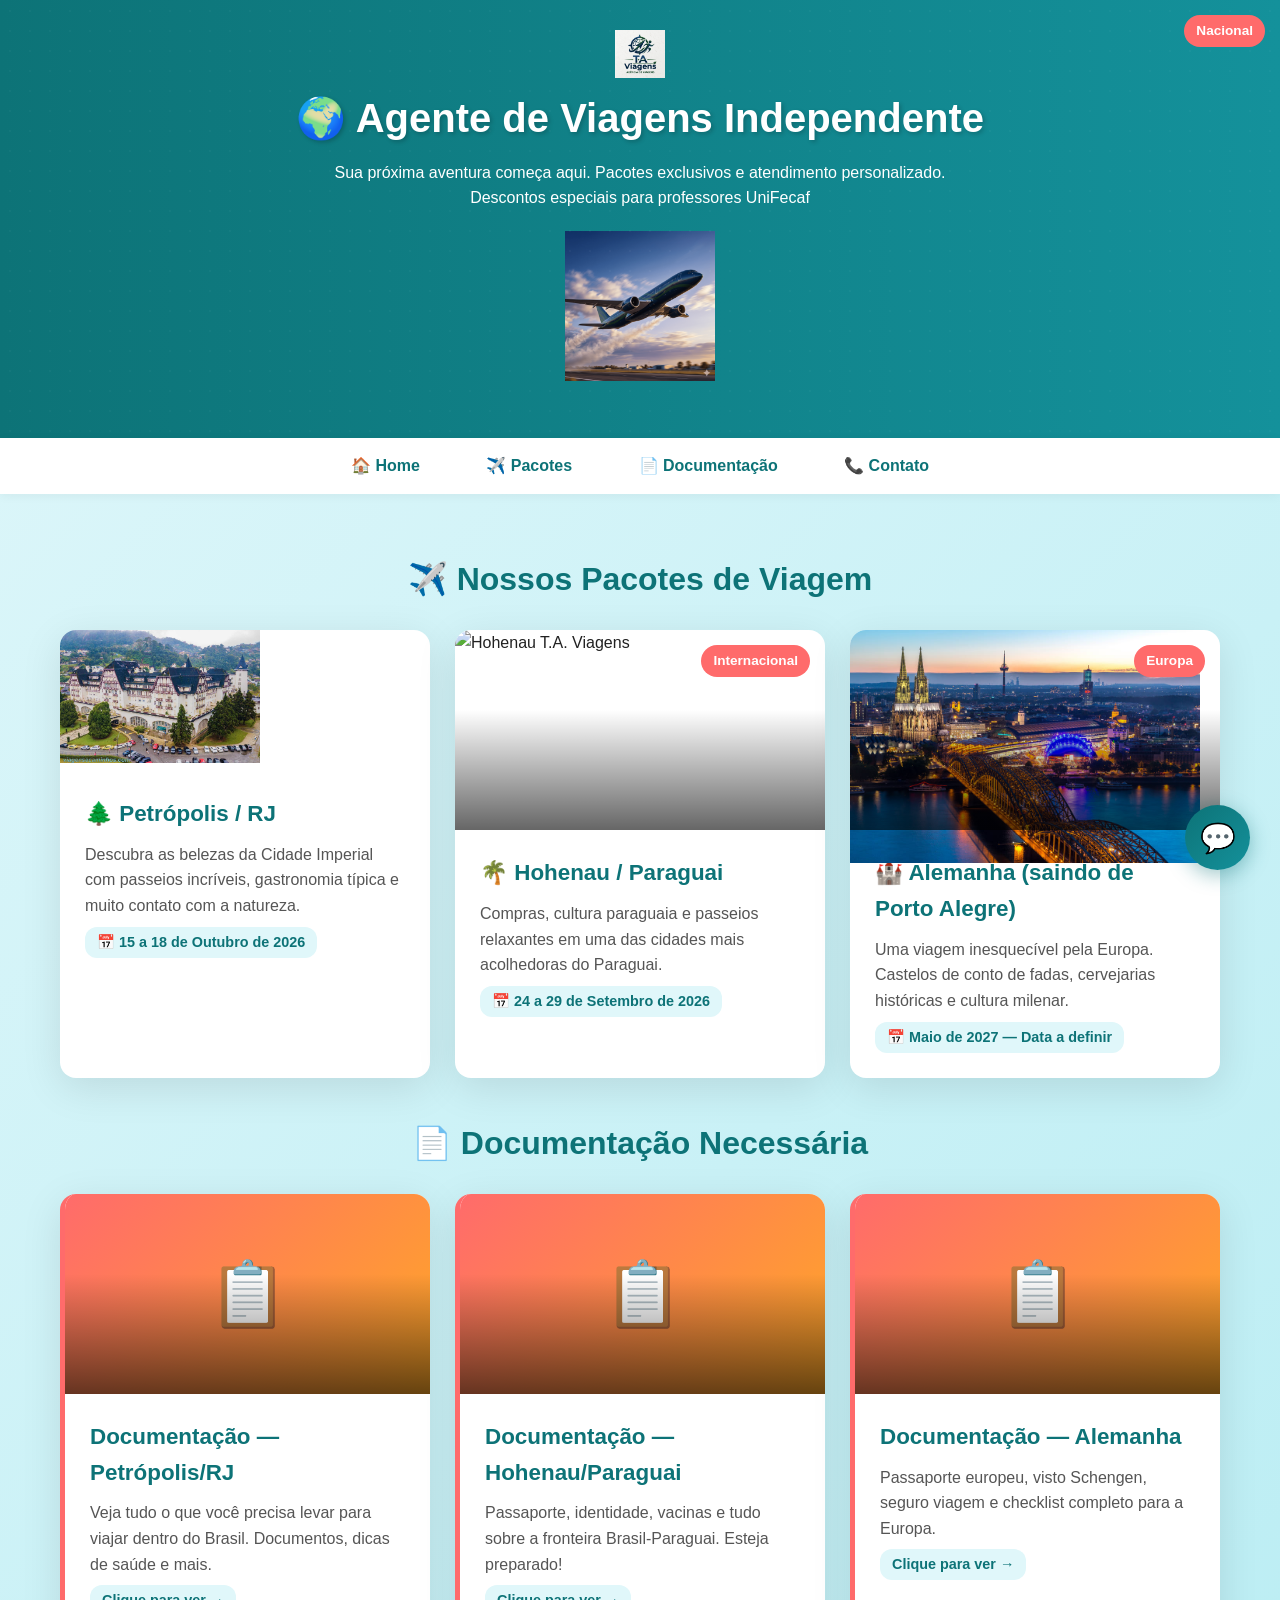
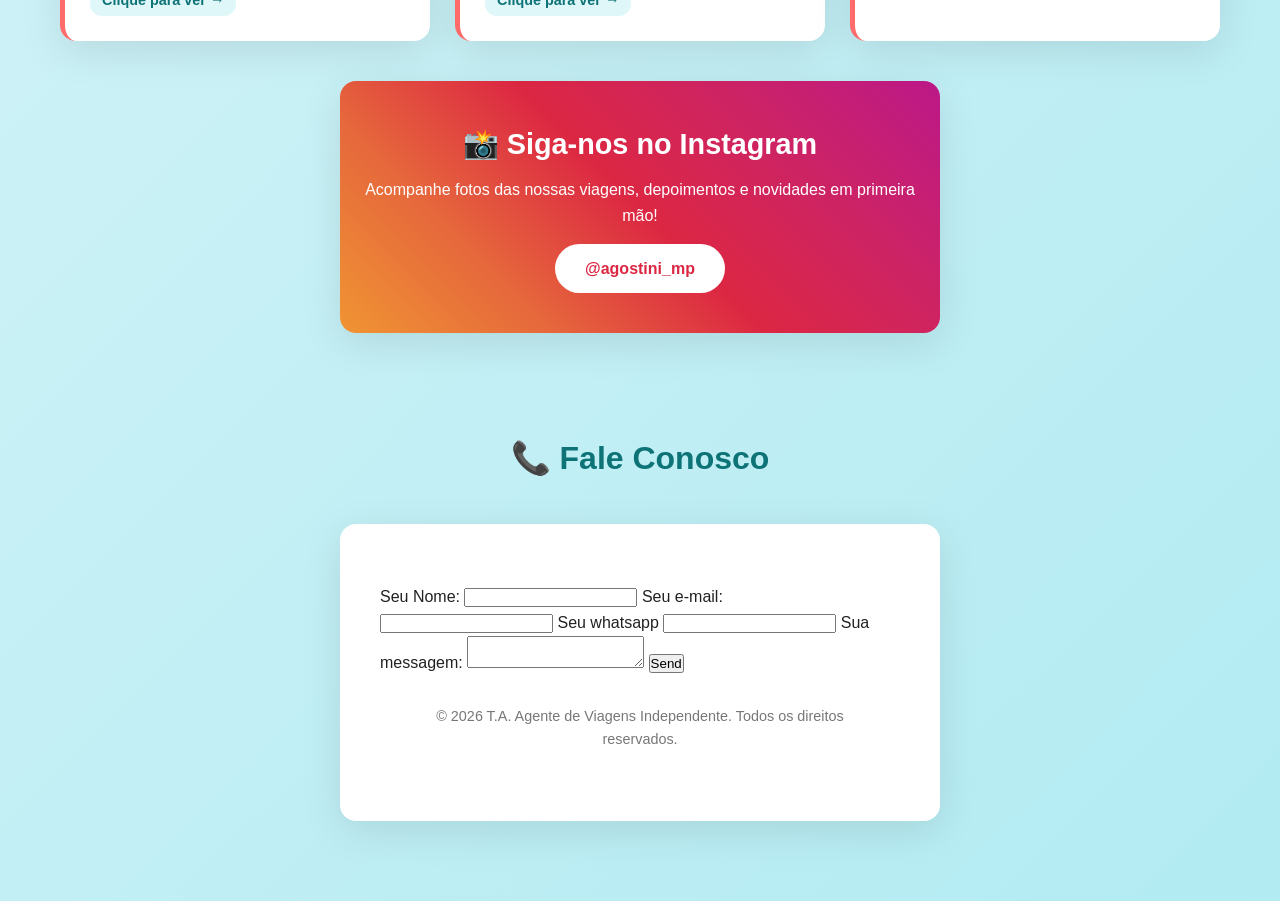
==== commit 7ae5fb81: "Update index.html" ====
--- a/index.html
+++ b/index.html
@@ -33,8 +33,11 @@
     <div class="cards-grid">
 
       <a href="petropolis.html" class="card" target="_blank">
-        <div class="card-img">
-          <img src="palacio-quitandinha-petropolis-rj.jpg" alt="Palácio Quitandinha T.A. Viagens" width="370x100">
+        <div class="card-img{
+    overflow: hidden;
+    border-radius: 15px 15px 0 0;
+}">
+          <img src="palacio-quitandinha-petropolis-rj.jpg" alt="Palácio Quitandinha T.A. Viagens" width="200">
           <span class="card-badge">Nacional</span>
         </div>
         <div class="card-body">
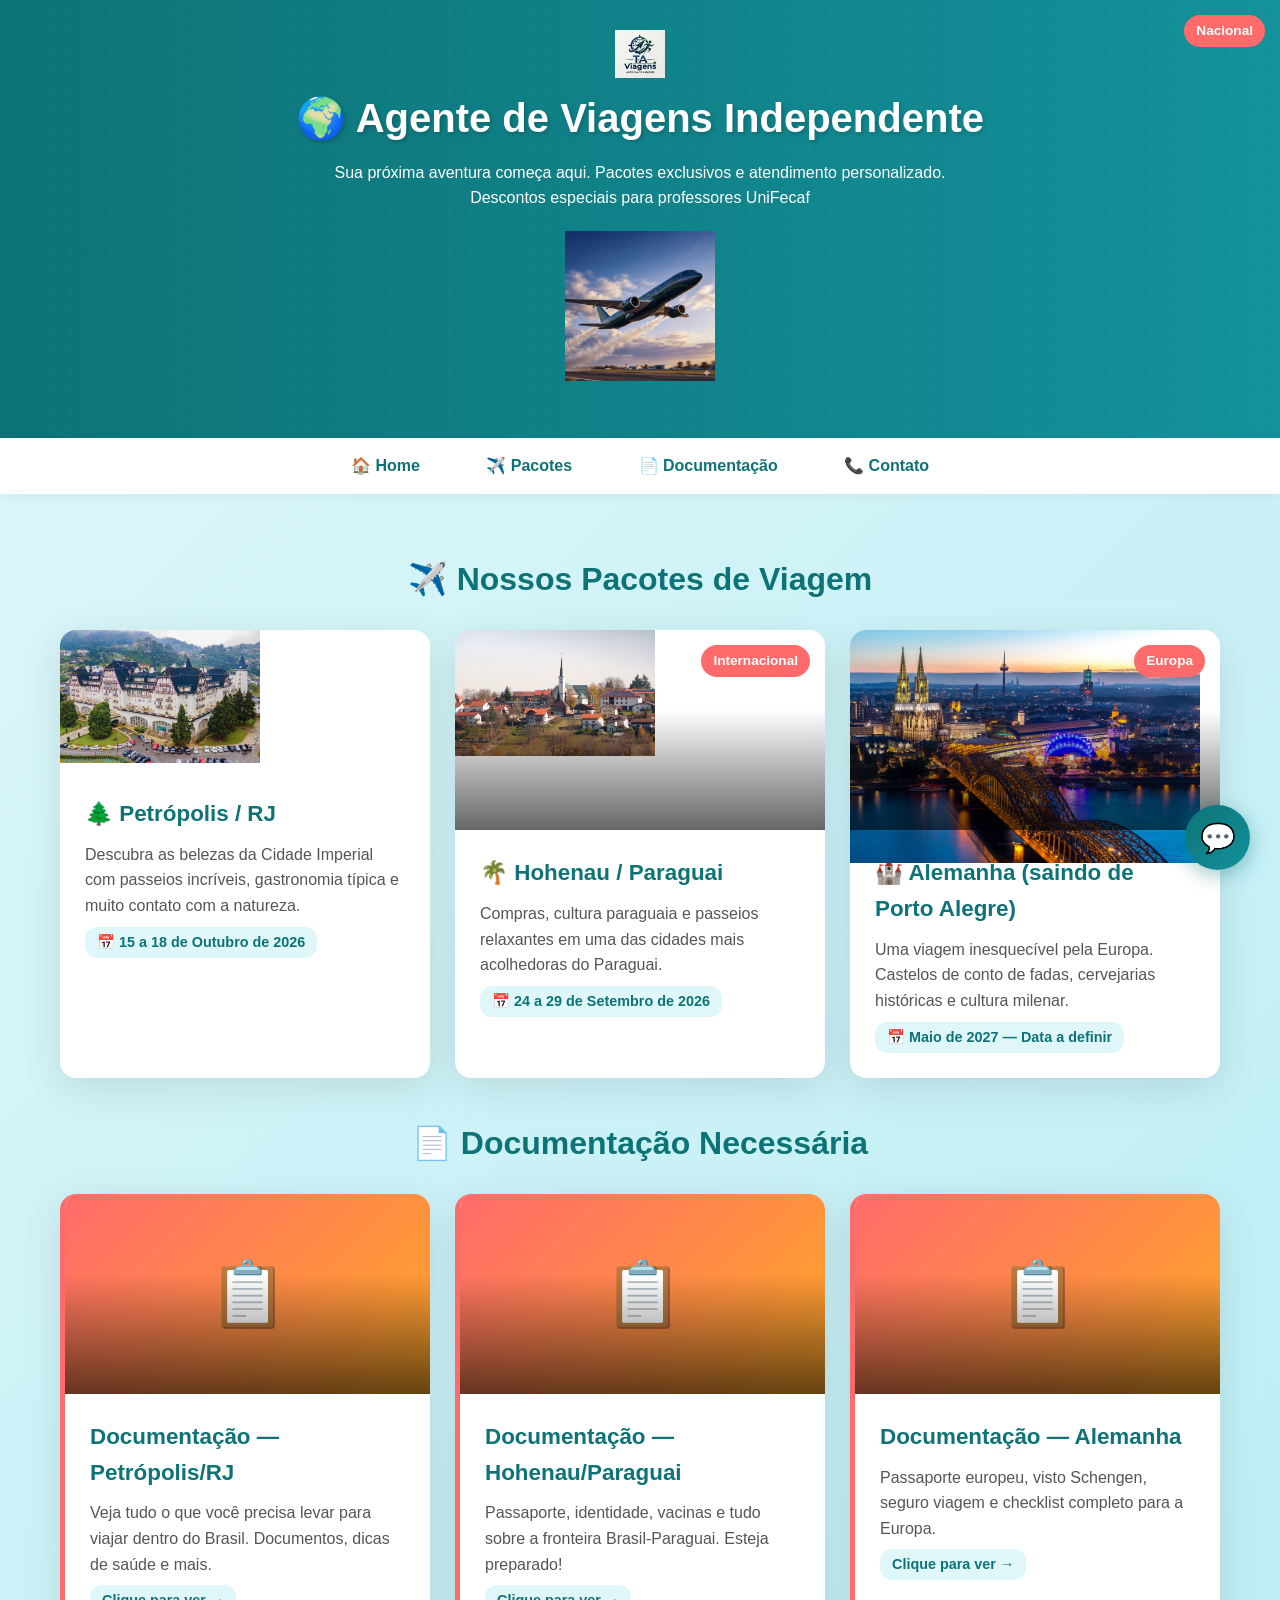
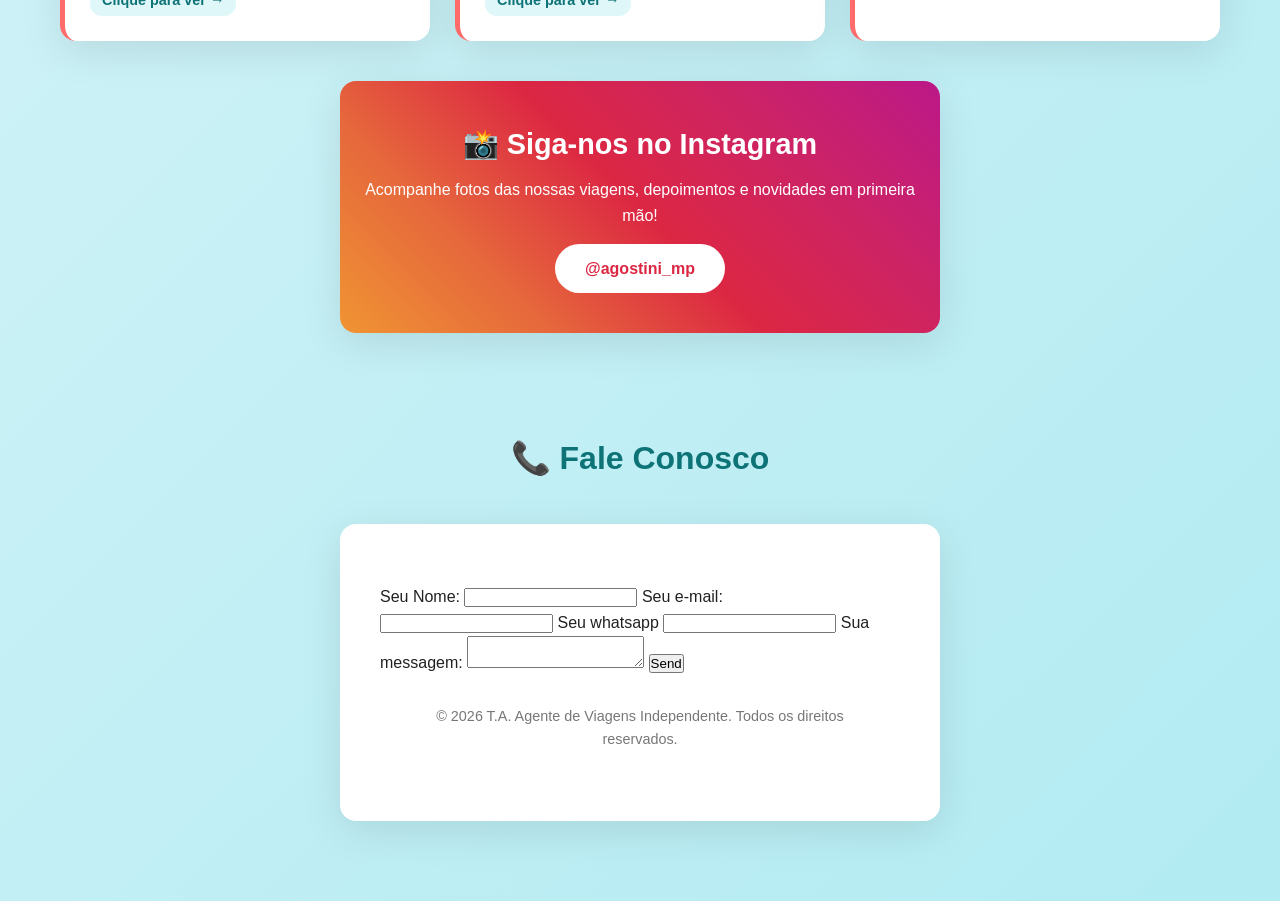
==== commit db196497: "Update index.html" ====
--- a/index.html
+++ b/index.html
@@ -35,7 +35,7 @@
       <a href="petropolis.html" class="card" target="_blank">
         <div class="card-img{
     overflow: hidden;
-    border-radius: 15px 15px 0 0;
+    border-radius: 200px 100px 0 0;
 }">
           <img src="palacio-quitandinha-petropolis-rj.jpg" alt="Palácio Quitandinha T.A. Viagens" width="200">
           <span class="card-badge">Nacional</span>
@@ -49,8 +49,7 @@
 
       <a href="hohenau.html" class="card" target="_blank">
         <div class="card-img">
-          
-          <img src="Hohenaus.jpg" alt="Hohenau T.A. Viagens" width="350x200">
+          <img src="Hohenau.jpg" alt="Hohenau T.A. Viagens" width="200">
           <span class="card-badge">Internacional</span>
         </div>
         <div class="card-body">
